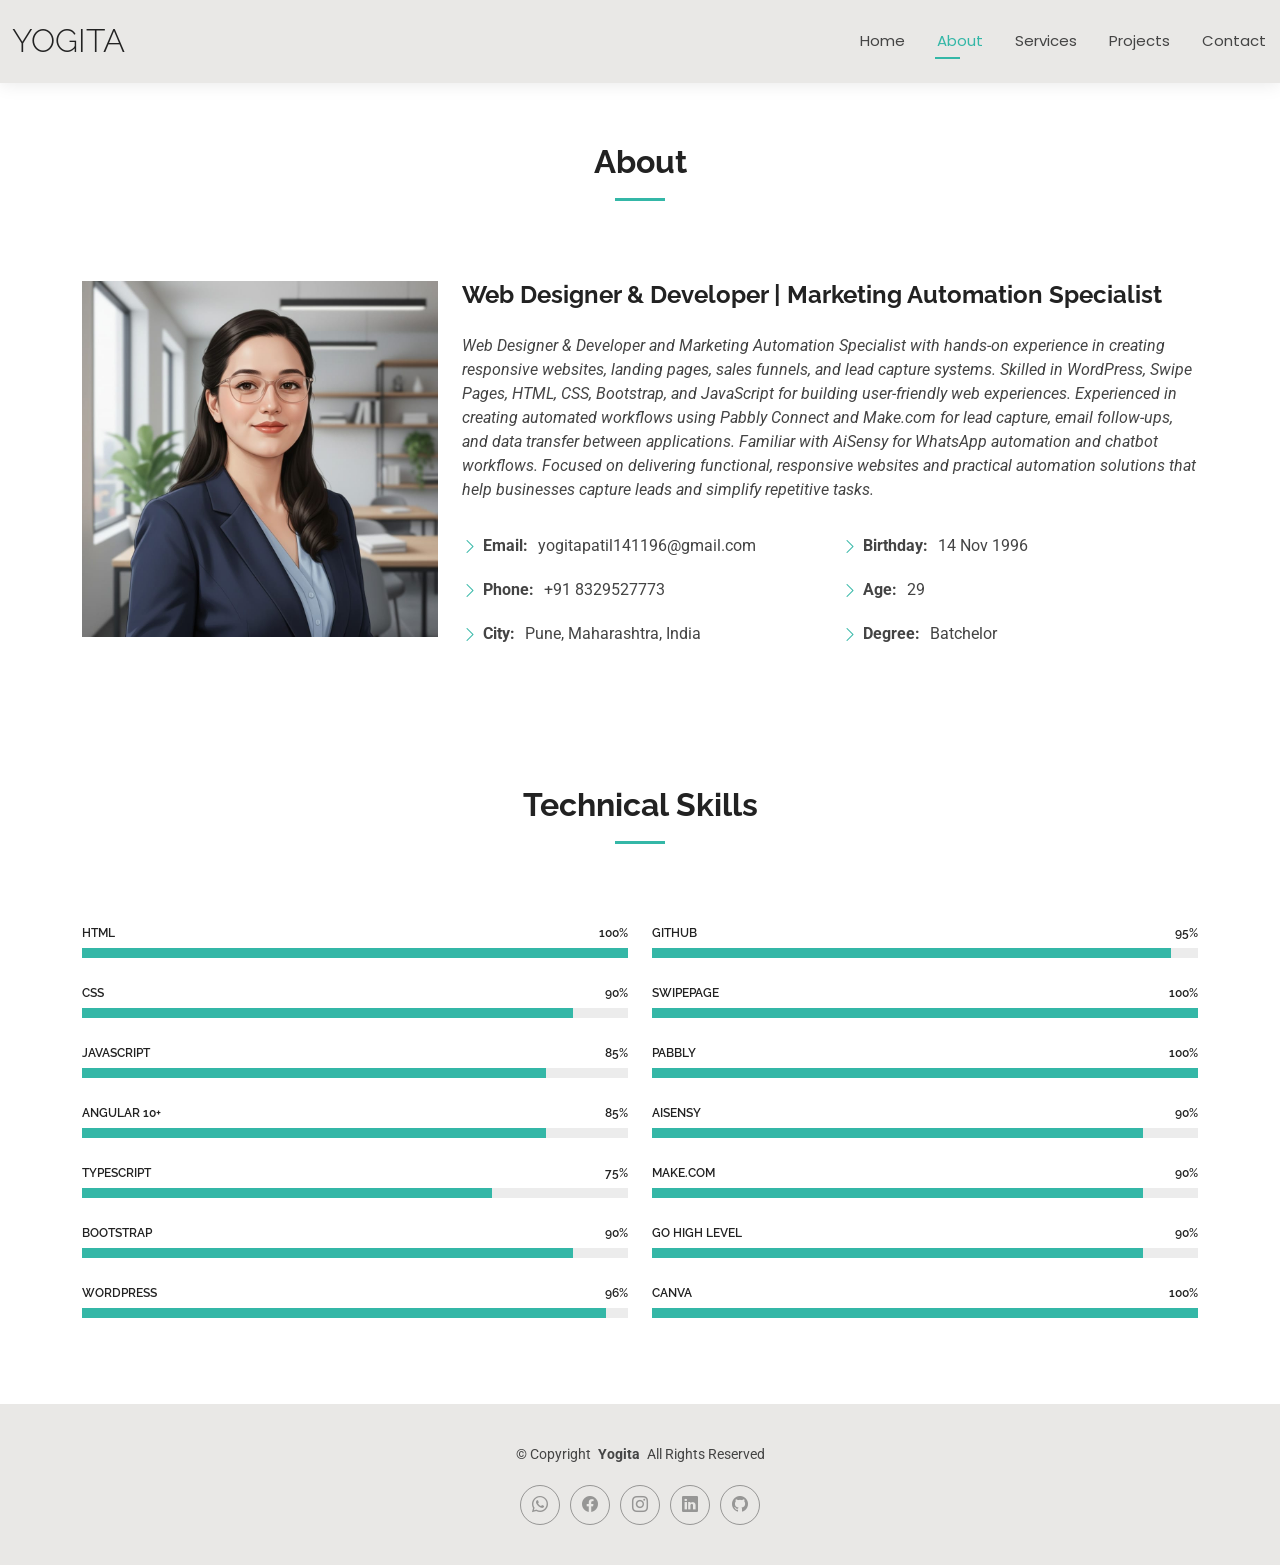
==== about.html @ 22ec6f95 "adding all html files" ====
<!DOCTYPE html>
<html lang="en">

<head>
  <meta charset="utf-8">
  <meta content="width=device-width, initial-scale=1.0" name="viewport">
  <title>About - Yogita Portfolio</title>
  <meta name="description" content="">
  <meta name="keywords" content="">

  <!-- Favicons -->
  <!-- <link href="assets/img/favicon.png" rel="icon">
  <link href="assets/img/apple-touch-icon.png" rel="apple-touch-icon"> -->

  <!-- Fonts -->
  <link href="https://fonts.googleapis.com" rel="preconnect">
  <link href="https://fonts.gstatic.com" rel="preconnect" crossorigin>
  <link href="https://fonts.googleapis.com/css2?family=Roboto:ital,wght@0,100;0,300;0,400;0,500;0,700;0,900;1,100;1,300;1,400;1,500;1,700;1,900&family=Poppins:ital,wght@0,100;0,200;0,300;0,400;0,500;0,600;0,700;0,800;0,900;1,100;1,200;1,300;1,400;1,500;1,600;1,700;1,800;1,900&family=Raleway:ital,wght@0,100;0,200;0,300;0,400;0,500;0,600;0,700;0,800;0,900;1,100;1,200;1,300;1,400;1,500;1,600;1,700;1,800;1,900&display=swap" rel="stylesheet">

  <!-- Vendor CSS Files -->
  <link href="assets/vendor/bootstrap/css/bootstrap.min.css" rel="stylesheet">
  <link href="assets/vendor/bootstrap-icons/bootstrap-icons.css" rel="stylesheet">
  <link href="assets/vendor/aos/aos.css" rel="stylesheet">
  <link href="assets/vendor/swiper/swiper-bundle.min.css" rel="stylesheet">
  <link href="assets/vendor/glightbox/css/glightbox.min.css" rel="stylesheet">

  <!-- Main CSS File -->
  <link href="assets/css/main.css" rel="stylesheet">

  <!-- =======================================================
  * Template Name: Kelly
  * Template URL: https://bootstrapmade.com/kelly-free-bootstrap-cv-resume-html-template/
  * Updated: Aug 07 2024 with Bootstrap v5.3.3
  * Author: BootstrapMade.com
  * License: https://bootstrapmade.com/license/
  ======================================================== -->
</head>

<body class="about-page">

  <header id="header" class="header d-flex align-items-center light-background sticky-top">
    <div class="container-fluid position-relative d-flex align-items-center justify-content-between">

      <a href="index.html" class="logo d-flex align-items-center me-auto me-xl-0">
        <!-- Uncomment the line below if you also wish to use an image logo -->
        <!-- <img src="assets/img/logo.png" alt=""> -->
        <h1 class="sitename">Yogita</h1>
      </a>

       <nav id="navmenu" class="navmenu">
        <ul>
          <li><a href="index.html" >Home</a></li>
          <li><a href="about.html" class="active">About</a></li>
          
          <!-- <li><a href="resume.html" >Resume</a></li> -->
          <li><a href="services.html">Services</a></li>
          <li><a href="Projects.html" >Projects</a></li>
          <li><a href="contact.html">Contact</a></li>
        </ul>
        <i class="mobile-nav-toggle d-xl-none bi bi-list"></i>
      </nav>

      <!-- <div class="header-social-links">
        <a href="https://web.whatsapp.com/send?text=Hi&amp;phone=8600929259" class="twitter"><i class="bi bi-whatsapp"></i></a>
        <a href="https://www.facebook.com/Yogita Patil" class="facebook"><i class="bi bi-facebook"></i></a>
        <a href="http://www.instagram.com/patil.yogita1314" class="instagram"><i class="bi bi-instagram"></i></a>
        <a href="https://www.linkedin.com/sharing/share-offsite/?url={https://www.linkedin.com/in/yogita-patil-bb2335240/}" class="linkedin"><i class="bi bi-linkedin"></i></a>
        <a href="https://github.com/yogita1314" class="linkedin"><i class="bi bi-github"></i></a>
      </div> -->

    </div>
  </header>

  <main class="main">

    <!-- About Section -->
    <section id="about" class="about section">

      <!-- Section Title -->
      <div class="container section-title" data-aos="fade-up">
        <h2>About</h2>
        <!-- <p>A multidisciplinary UI/UX Designer & Web Developer with a passion for creating engaging, entertaining user interphaces. </p> -->
      </div><!-- End Section Title -->

      <div class="container" data-aos="fade-up" data-aos-delay="100">

        <div class="row gy-4 justify-content-center">
          <div class="col-lg-4">
            <img src="portfolio images/yp3.jpeg" class="img-fluid" alt="">
          </div>
          <div class="col-lg-8 content">
            <h2>Web Designer & Developer | Marketing Automation Specialist</h2>
            <p class="fst-italic py-3">
             Web Designer & Developer and Marketing Automation Specialist with hands-on experience in creating responsive websites, landing pages, sales funnels, and lead capture systems. Skilled in WordPress, Swipe Pages, HTML, CSS, Bootstrap, and JavaScript for building user-friendly web experiences.
             
            Experienced in creating automated workflows using Pabbly Connect and Make.com for lead capture, email follow-ups, and data transfer between applications. Familiar with AiSensy for WhatsApp automation and chatbot workflows. Focused on delivering functional, responsive websites and practical automation solutions that help businesses capture leads and simplify repetitive tasks.
            </p>
            <div class="row">
              <div class="col-lg-6">
                <ul>
                  <li><i class="bi bi-chevron-right"></i> <strong>Email:</strong> <span>yogitapatil141196@gmail.com </span></li>
                  <li><i class="bi bi-chevron-right"></i> <strong>Phone:</strong> <span>+91 8329527773</span></li>
                  <li><i class="bi bi-chevron-right"></i> <strong>City:</strong> <span>Pune, Maharashtra, India </span></li>
                </ul>
              </div>
              <div class="col-lg-6">
                <ul>
                  <li><i class="bi bi-chevron-right"></i> <strong>Birthday:</strong> <span>14 Nov 1996</span></li>
                  <li><i class="bi bi-chevron-right"></i> <strong>Age:</strong> <span>29</span></li>
                  <li><i class="bi bi-chevron-right"></i> <strong>Degree:</strong> <span>Batchelor</span></li>
                </ul>
              </div>
            </div>
            <!-- <p class="py-3">
              Officiis eligendi itaque labore et dolorum mollitia officiis optio vero. Quisquam sunt adipisci omnis et ut. Nulla accusantium dolor incidunt officia tempore. Et eius omnis.
              Cupiditate ut dicta maxime officiis quidem quia. Sed et consectetur qui quia repellendus itaque neque.
            </p> -->
          </div>
        </div>

      </div>

    </section><!-- /About Section -->

    <!-- Skills Section -->
    <section id="skills" class="skills section">

      <!-- Section Title -->
      <div class="container section-title" data-aos="fade-up">
        <h2>Technical Skills</h2>
        <!-- <p>Necessitatibus eius consequatur ex aliquid fuga eum quidem sint consectetur velit</p> -->
      </div><!-- End Section Title -->

      <div class="container" data-aos="fade-up" data-aos-delay="100">

        <div class="row skills-content skills-animation">

          <div class="col-lg-6">

            <div class="progress">
              <span class="skill"><span>HTML</span> <i class="val">100%</i></span>
              <div class="progress-bar-wrap">
                <div class="progress-bar" role="progressbar" aria-valuenow="100" aria-valuemin="0" aria-valuemax="100"></div>
              </div>
            </div><!-- End Skills Item -->

            <div class="progress">
              <span class="skill"><span>CSS</span> <i class="val">90%</i></span>
              <div class="progress-bar-wrap">
                <div class="progress-bar" role="progressbar" aria-valuenow="90" aria-valuemin="0" aria-valuemax="100"></div>
              </div>
            </div><!-- End Skills Item -->

            <div class="progress">
              <span class="skill"><span>JavaScript</span> <i class="val">85%</i></span>
              <div class="progress-bar-wrap">
                <div class="progress-bar" role="progressbar" aria-valuenow="85" aria-valuemin="0" aria-valuemax="100"></div>
              </div>
            </div><!-- End Skills Item -->

            <div class="progress">
              <span class="skill"><span>Angular 10+</span> <i class="val">85%</i></span>
              <div class="progress-bar-wrap">
                <div class="progress-bar" role="progressbar" aria-valuenow="85" aria-valuemin="0" aria-valuemax="100"></div>
              </div>
            </div><!-- End Skills Item -->

            <div class="progress">
              <span class="skill"><span>TypeScript</span> <i class="val">75%</i></span>
              <div class="progress-bar-wrap">
                <div class="progress-bar" role="progressbar" aria-valuenow="75" aria-valuemin="0" aria-valuemax="100"></div>
              </div>
            </div><!-- End Skills Item -->

            <div class="progress">
              <span class="skill"><span>Bootstrap</span> <i class="val">90%</i></span>
              <div class="progress-bar-wrap">
                <div class="progress-bar" role="progressbar" aria-valuenow="90" aria-valuemin="0" aria-valuemax="100"></div>
              </div>
            </div><!-- End Skills Item -->

            <div class="progress">
              <span class="skill"><span>WordPress</span> <i class="val">96%</i></span>
              <div class="progress-bar-wrap">
                <div class="progress-bar" role="progressbar" aria-valuenow="96" aria-valuemin="0" aria-valuemax="100"></div>
              </div>
            </div><!-- End Skills Item -->

          </div>

          <div class="col-lg-6">

            <div class="progress">
              <span class="skill"><span>Github</span> <i class="val">95%</i></span>
              <div class="progress-bar-wrap">
                <div class="progress-bar" role="progressbar" aria-valuenow="95" aria-valuemin="0" aria-valuemax="100"></div>
              </div>
            </div><!-- End Skills Item -->

            <div class="progress">
              <span class="skill"><span>Swipepage</span> <i class="val">100%</i></span>
              <div class="progress-bar-wrap">
                <div class="progress-bar" role="progressbar" aria-valuenow="100" aria-valuemin="0" aria-valuemax="100"></div>
              </div>
            </div><!-- End Skills Item -->

            <div class="progress">
              <span class="skill"><span>Pabbly</span> <i class="val">100%</i></span>
              <div class="progress-bar-wrap">
                <div class="progress-bar" role="progressbar" aria-valuenow="100" aria-valuemin="0" aria-valuemax="100"></div>
              </div>
            </div><!-- End Skills Item -->

            <div class="progress">
              <span class="skill"><span>Aisensy</span> <i class="val">90%</i></span>
              <div class="progress-bar-wrap">
                <div class="progress-bar" role="progressbar" aria-valuenow="90" aria-valuemin="0" aria-valuemax="100"></div>
              </div>
            </div><!-- End Skills Item -->

            <div class="progress">
              <span class="skill"><span>Make.com</span> <i class="val">90%</i></span>
              <div class="progress-bar-wrap">
                <div class="progress-bar" role="progressbar" aria-valuenow="90" aria-valuemin="0" aria-valuemax="100"></div>
              </div>
            </div><!-- End Skills Item -->

            <div class="progress">
              <span class="skill"><span>Go High Level</span> <i class="val">90%</i></span>
              <div class="progress-bar-wrap">
                <div class="progress-bar" role="progressbar" aria-valuenow="90" aria-valuemin="0" aria-valuemax="100"></div>
              </div>
            </div><!-- End Skills Item -->


            <div class="progress">
              <span class="skill"><span>Canva</span> <i class="val">100%</i></span>
              <div class="progress-bar-wrap">
                <div class="progress-bar" role="progressbar" aria-valuenow="100" aria-valuemin="0" aria-valuemax="100"></div>
              </div>
            </div><!-- End Skills Item -->

          </div>

        </div>

      </div>

    </section><!-- /Skills Section -->

    <!-- Stats Section -->
    <!-- <section id="stats" class="stats section"> -->

      <!-- Section Title -->
      <!-- <div class="container section-title" data-aos="fade-up">
        <h2>Facts</h2>
        <p>Necessitatibus eius consequatur ex aliquid fuga eum quidem sint consectetur velit</p>
      </div> -->
         <!-- End Section Title -->

      <!-- <div class="container" data-aos="fade-up" data-aos-delay="100">

        <div class="row gy-4">

          <div class="col-lg-3 col-md-6">
            <div class="stats-item text-center w-100 h-100">
              <span data-purecounter-start="0" data-purecounter-end="232" data-purecounter-duration="1" class="purecounter"></span>
              <p>Clients</p>
            </div>
          </div> -->
          <!-- End Stats Item -->

          <!-- <div class="col-lg-3 col-md-6">
            <div class="stats-item text-center w-100 h-100">
              <span data-purecounter-start="0" data-purecounter-end="521" data-purecounter-duration="1" class="purecounter"></span>
              <p>Projects</p>
            </div>
          </div> -->
          <!-- End Stats Item -->

          <!-- <div class="col-lg-3 col-md-6">
            <div class="stats-item text-center w-100 h-100">
              <span data-purecounter-start="0" data-purecounter-end="1453" data-purecounter-duration="1" class="purecounter"></span>
              <p>Hours Of Support</p>
            </div>
          </div> -->
          <!-- End Stats Item -->

          <!-- <div class="col-lg-3 col-md-6">
            <div class="stats-item text-center w-100 h-100">
              <span data-purecounter-start="0" data-purecounter-end="32" data-purecounter-duration="1" class="purecounter"></span>
              <p>Workers</p>
            </div>
          </div> -->
          <!-- End Stats Item -->

        <!-- </div>

      </div>

    </section> -->
    <!-- /Stats Section -->

    <!-- Testimonials Section -->
    <!-- <section id="testimonials" class="testimonials section"> -->

      <!-- Section Title -->
      <!-- <div class="container section-title" data-aos="fade-up">
        <h2>Testimonials</h2>
        <p>Necessitatibus eius consequatur ex aliquid fuga eum quidem sint consectetur velit</p>
      </div> -->
      <!-- End Section Title -->

      <!-- <div class="container" data-aos="fade-up" data-aos-delay="100">

        <div class="swiper init-swiper">
          <script type="application/json" class="swiper-config">
            {
              "loop": true,
              "speed": 600,
              "autoplay": {
                "delay": 5000
              },
              "slidesPerView": "auto",
              "pagination": {
                "el": ".swiper-pagination",
                "type": "bullets",
                "clickable": true
              }
            }
          </script>
          <div class="swiper-wrapper">

            <div class="swiper-slide">
              <div class="testimonial-item">
                <img src="assets/img/testimonials/testimonials-1.jpg" class="testimonial-img" alt="">
                <h3>Saul Goodman</h3>
                <h4>Ceo &amp; Founder</h4>
                <div class="stars">
                  <i class="bi bi-star-fill"></i><i class="bi bi-star-fill"></i><i class="bi bi-star-fill"></i><i class="bi bi-star-fill"></i><i class="bi bi-star-fill"></i>
                </div>
                <p>
                  <i class="bi bi-quote quote-icon-left"></i>
                  <span>Proin iaculis purus consequat sem cure digni ssim donec porttitora entum suscipit rhoncus. Accusantium quam, ultricies eget id, aliquam eget nibh et. Maecen aliquam, risus at semper.</span>
                  <i class="bi bi-quote quote-icon-right"></i>
                </p>
              </div>
            </div> -->
            
            <!-- End testimonial item -->

            <!-- <div class="swiper-slide">
              <div class="testimonial-item">
                <img src="assets/img/testimonials/testimonials-2.jpg" class="testimonial-img" alt="">
                <h3>Sara Wilsson</h3>
                <h4>Designer</h4>
                <div class="stars">
                  <i class="bi bi-star-fill"></i><i class="bi bi-star-fill"></i><i class="bi bi-star-fill"></i><i class="bi bi-star-fill"></i><i class="bi bi-star-fill"></i>
                </div>
                <p>
                  <i class="bi bi-quote quote-icon-left"></i>
                  <span>Export tempor illum tamen malis malis eram quae irure esse labore quem cillum quid cillum eram malis quorum velit fore eram velit sunt aliqua noster fugiat irure amet legam anim culpa.</span>
                  <i class="bi bi-quote quote-icon-right"></i>
                </p>
              </div>
            </div> -->
            <!-- End testimonial item -->

            <!-- <div class="swiper-slide">
              <div class="testimonial-item">
                <img src="assets/img/testimonials/testimonials-3.jpg" class="testimonial-img" alt="">
                <h3>Jena Karlis</h3>
                <h4>Store Owner</h4>
                <div class="stars">
                  <i class="bi bi-star-fill"></i><i class="bi bi-star-fill"></i><i class="bi bi-star-fill"></i><i class="bi bi-star-fill"></i><i class="bi bi-star-fill"></i>
                </div>
                <p>
                  <i class="bi bi-quote quote-icon-left"></i>
                  <span>Enim nisi quem export duis labore cillum quae magna enim sint quorum nulla quem veniam duis minim tempor labore quem eram duis noster aute amet eram fore quis sint minim.</span>
                  <i class="bi bi-quote quote-icon-right"></i>
                </p>
              </div>
            </div> -->
            <!-- End testimonial item -->

            <!-- <div class="swiper-slide">
              <div class="testimonial-item">
                <img src="assets/img/testimonials/testimonials-4.jpg" class="testimonial-img" alt="">
                <h3>Matt Brandon</h3>
                <h4>Freelancer</h4>
                <div class="stars">
                  <i class="bi bi-star-fill"></i><i class="bi bi-star-fill"></i><i class="bi bi-star-fill"></i><i class="bi bi-star-fill"></i><i class="bi bi-star-fill"></i>
                </div>
                <p>
                  <i class="bi bi-quote quote-icon-left"></i>
                  <span>Fugiat enim eram quae cillum dolore dolor amet nulla culpa multos export minim fugiat minim velit minim dolor enim duis veniam ipsum anim magna sunt elit fore quem dolore labore illum veniam.</span>
                  <i class="bi bi-quote quote-icon-right"></i>
                </p>
              </div>
            </div> -->
            <!-- End testimonial item -->

            <!-- <div class="swiper-slide">
              <div class="testimonial-item">
                <img src="assets/img/testimonials/testimonials-5.jpg" class="testimonial-img" alt="">
                <h3>John Larson</h3>
                <h4>Entrepreneur</h4>
                <div class="stars">
                  <i class="bi bi-star-fill"></i><i class="bi bi-star-fill"></i><i class="bi bi-star-fill"></i><i class="bi bi-star-fill"></i><i class="bi bi-star-fill"></i>
                </div>
                <p>
                  <i class="bi bi-quote quote-icon-left"></i>
                  <span>Quis quorum aliqua sint quem legam fore sunt eram irure aliqua veniam tempor noster veniam enim culpa labore duis sunt culpa nulla illum cillum fugiat legam esse veniam culpa fore nisi cillum quid.</span>
                  <i class="bi bi-quote quote-icon-right"></i>
                </p>
              </div>
            </div> -->
            <!-- End testimonial item -->

          <!-- </div>
          <div class="swiper-pagination"></div>
        </div>

      </div>

    </section> -->
    <!-- /Testimonials Section -->

  </main>

  <footer id="footer" class="footer light-background">

    <div class="container">
      <div class="copyright text-center ">
        <p>© <span>Copyright</span> <strong class="px-1 sitename">Yogita</strong> <span>All Rights Reserved<br></span></p>
      </div>
      <div class="social-links d-flex justify-content-center">
        <a href="https://wa.me/918600929259"><i class="bi bi bi-whatsapp"></i></a>
        <a href="https://www.facebook.com/share/1AY1ebTMeJ/"><i class="bi bi-facebook"></i></a>
        <a href="https://www.instagram.com/businessskillsbyyogita/"><i class="bi bi-instagram"></i></a>
        <a href="https://www.linkedin.com/sharing/share-offsite/?url={https://www.linkedin.com/in/yogita-patil-bb2335240/}"><i class="bi bi-linkedin"></i></a>
        <a href="https://github.com/yogita1314"><i class="bi bi-github"></i></a>
      </div> 
    </div>

  </footer>

  <!-- Scroll Top -->
  <a href="#" id="scroll-top" class="scroll-top d-flex align-items-center justify-content-center"><i class="bi bi-arrow-up-short"></i></a>

  <!-- Preloader -->
  <div id="preloader"></div>

  <!-- Vendor JS Files -->
  <script src="assets/vendor/bootstrap/js/bootstrap.bundle.min.js"></script>
  <script src="assets/vendor/php-email-form/validate.js"></script>
  <script src="assets/vendor/aos/aos.js"></script>
  <script src="assets/vendor/waypoints/noframework.waypoints.js"></script>
  <script src="assets/vendor/purecounter/purecounter_vanilla.js"></script>
  <script src="assets/vendor/swiper/swiper-bundle.min.js"></script>
  <script src="assets/vendor/glightbox/js/glightbox.min.js"></script>
  <script src="assets/vendor/imagesloaded/imagesloaded.pkgd.min.js"></script>
  <script src="assets/vendor/isotope-layout/isotope.pkgd.min.js"></script>

  <!-- Main JS File -->
  <script src="assets/js/main.js"></script>

</body>

</html>
---- assets/css/main.css ----
/**
* Template Name: Kelly
* Template URL: https://bootstrapmade.com/kelly-free-bootstrap-cv-resume-html-template/
* Updated: Aug 07 2024 with Bootstrap v5.3.3
* Author: BootstrapMade.com
* License: https://bootstrapmade.com/license/
*/

/*--------------------------------------------------------------
# Font & Color Variables
# Help: https://bootstrapmade.com/color-system/
--------------------------------------------------------------*/
/* Fonts */
:root {
  --default-font: "Roboto",  system-ui, -apple-system, "Segoe UI", Roboto, "Helvetica Neue", Arial, "Noto Sans", "Liberation Sans", sans-serif, "Apple Color Emoji", "Segoe UI Emoji", "Segoe UI Symbol", "Noto Color Emoji";
  --heading-font: "Raleway",  sans-serif;
  --nav-font: "Poppins",  sans-serif;
}

/* Global Colors - The following color variables are used throughout the website. Updating them here will change the color scheme of the entire website */
:root { 
  --background-color: #ffffff; /* Background color for the entire website, including individual sections */
  --default-color: #444444; /* Default color used for the majority of the text content across the entire website */
  --heading-color: #222222; /* Color for headings, subheadings and title throughout the website */
  --accent-color: #34b7a7; /* Accent color that represents your brand on the website. It's used for buttons, links, and other elements that need to stand out */
  --surface-color: #ffffff; /* The surface color is used as a background of boxed elements within sections, such as cards, icon boxes, or other elements that require a visual separation from the global background. */
  --contrast-color: #ffffff; /* Contrast color for text, ensuring readability against backgrounds of accent, heading, or default colors. */
}

/* Nav Menu Colors - The following color variables are used specifically for the navigation menu. They are separate from the global colors to allow for more customization options */
:root {
  --nav-color: #444444;  /* The default color of the main navmenu links */
  --nav-hover-color: #34b7a7; /* Applied to main navmenu links when they are hovered over or active */
  --nav-mobile-background-color: #ffffff; /* Used as the background color for mobile navigation menu */
  --nav-dropdown-background-color: #ffffff; /* Used as the background color for dropdown items that appear when hovering over primary navigation items */
  --nav-dropdown-color: #444444; /* Used for navigation links of the dropdown items in the navigation menu. */
  --nav-dropdown-hover-color: #34b7a7; /* Similar to --nav-hover-color, this color is applied to dropdown navigation links when they are hovered over. */
}

/* Color Presets - These classes override global colors when applied to any section or element, providing reuse of the sam color scheme. */

.light-background {
  --background-color: #e9e8e6;
  --surface-color: #ffffff;
}

.dark-background {
  --background-color: #060606;
  --default-color: #ffffff;
  --heading-color: #ffffff;
  --surface-color: #252525;
  --contrast-color: #ffffff;
}

/* Smooth scroll */
:root {
  scroll-behavior: smooth;
}

/*--------------------------------------------------------------
# General Styling & Shared Classes
--------------------------------------------------------------*/
body {
  color: var(--default-color);
  background-color: var(--background-color);
  font-family: var(--default-font);
}

a {
  color: var(--accent-color);
  text-decoration: none;
  transition: 0.3s;
}

a:hover {
  color: color-mix(in srgb, var(--accent-color), transparent 25%);
  text-decoration: none;
}

h1,
h2,
h3,
h4,
h5,
h6 {
  color: var(--heading-color);
  font-family: var(--heading-font);
}

/* PHP Email Form Messages
------------------------------*/
.php-email-form .error-message {
  display: none;
  background: #df1529;
  color: #ffffff;
  text-align: left;
  padding: 15px;
  margin-bottom: 24px;
  font-weight: 600;
}

.php-email-form .sent-message {
  display: none;
  color: #ffffff;
  background: #059652;
  text-align: center;
  padding: 15px;
  margin-bottom: 24px;
  font-weight: 600;
}

.php-email-form .loading {
  display: none;
  background: var(--surface-color);
  text-align: center;
  padding: 15px;
  margin-bottom: 24px;
}

.php-email-form .loading:before {
  content: "";
  display: inline-block;
  border-radius: 50%;
  width: 24px;
  height: 24px;
  margin: 0 10px -6px 0;
  border: 3px solid var(--accent-color);
  border-top-color: var(--surface-color);
  animation: php-email-form-loading 1s linear infinite;
}

@keyframes php-email-form-loading {
  0% {
    transform: rotate(0deg);
  }

  100% {
    transform: rotate(360deg);
  }
}

/*--------------------------------------------------------------
# Global Header
--------------------------------------------------------------*/
.header {
  color: var(--default-color);
  background-color: var(--background-color);
  padding: 15px 0;
  transition: all 0.5s;
  z-index: 997;
  box-shadow: 0px 0 18px rgba(0, 0, 0, 0.1);
}

.header .logo {
  line-height: 1;
}

.header .logo img {
  max-height: 36px;
  margin-right: 8px;
}

.header .logo h1 {
  font-size: 32px;
  margin: 0;
  font-weight: 300;
  text-transform: uppercase;
  color: var(--heading-color);
}

.header .header-social-links {
  padding-right: 15px;
}

.header .header-social-links a {
  color: color-mix(in srgb, var(--default-color), transparent 40%);
  padding-left: 6px;
  display: inline-block;
  transition: 0.3s;
  font-size: 16px;
}

.header .header-social-links a:hover {
  color: var(--accent-color);
}

.header .header-social-links a i {
  line-height: 0px;
}

@media (max-width: 1200px) {
  .header .logo {
    order: 1;
  }

  .header .header-social-links {
    order: 2;
  }

  .header .navmenu {
    order: 3;
  }
}

/*--------------------------------------------------------------
# Navigation Menu
--------------------------------------------------------------*/
/* Desktop Navigation */
@media (min-width: 1200px) {
  .navmenu {
    padding: 0;
  }

  .navmenu ul {
    margin: 0;
    padding: 0;
    display: flex;
    list-style: none;
    align-items: center;
  }

  .navmenu li {
    position: relative;
  }

  .navmenu>ul>li {
    white-space: nowrap;
    padding: 15px 14px;
  }

  .navmenu>ul>li:last-child {
    padding-right: 0;
  }

  .navmenu a,
  .navmenu a:focus {
    color: var(--nav-color);
    font-size: 15px;
    padding: 0 2px;
    font-family: var(--nav-font);
    font-weight: 400;
    display: flex;
    align-items: center;
    justify-content: space-between;
    white-space: nowrap;
    transition: 0.3s;
    position: relative;
  }

  .navmenu a i,
  .navmenu a:focus i {
    font-size: 12px;
    line-height: 0;
    margin-left: 5px;
    transition: 0.3s;
  }

  .navmenu>ul>li>a:before {
    content: "";
    position: absolute;
    height: 2px;
    bottom: -6px;
    left: 0;
    background-color: var(--nav-hover-color);
    visibility: hidden;
    width: 0px;
    transition: all 0.3s ease-in-out 0s;
  }

  .navmenu a:hover:before,
  .navmenu li:hover>a:before,
  .navmenu .active:before {
    visibility: visible;
    width: 25px;
  }

  .navmenu li:hover>a,
  .navmenu .active,
  .navmenu .active:focus {
    color: var(--nav-hover-color);
  }

  .navmenu .dropdown ul {
    margin: 0;
    padding: 10px 0;
    background: var(--nav-dropdown-background-color);
    display: block;
    position: absolute;
    visibility: hidden;
    left: 14px;
    top: 130%;
    opacity: 0;
    transition: 0.3s;
    border-radius: 4px;
    z-index: 99;
    box-shadow: 0px 0px 30px rgba(0, 0, 0, 0.1);
  }

  .navmenu .dropdown ul li {
    min-width: 200px;
  }

  .navmenu .dropdown ul a {
    padding: 10px 20px;
    font-size: 15px;
    text-transform: none;
    color: var(--nav-dropdown-color);
  }

  .navmenu .dropdown ul a i {
    font-size: 12px;
  }

  .navmenu .dropdown ul a:hover,
  .navmenu .dropdown ul .active:hover,
  .navmenu .dropdown ul li:hover>a {
    color: var(--nav-dropdown-hover-color);
  }

  .navmenu .dropdown:hover>ul {
    opacity: 1;
    top: 100%;
    visibility: visible;
  }

  .navmenu .dropdown .dropdown ul {
    top: 0;
    left: -90%;
    visibility: hidden;
  }

  .navmenu .dropdown .dropdown:hover>ul {
    opacity: 1;
    top: 0;
    left: -100%;
    visibility: visible;
  }
}

/* Mobile Navigation */
@media (max-width: 1199px) {
  .mobile-nav-toggle {
    color: var(--nav-color);
    font-size: 28px;
    line-height: 0;
    margin-right: 10px;
    cursor: pointer;
    transition: color 0.3s;
  }

  .navmenu {
    padding: 0;
    z-index: 9997;
  }

  .navmenu ul {
    display: none;
    list-style: none;
    position: absolute;
    inset: 60px 20px 20px 20px;
    padding: 10px 0;
    margin: 0;
    border-radius: 6px;
    background-color: var(--nav-mobile-background-color);
    border: 1px solid color-mix(in srgb, var(--default-color), transparent 90%);
    box-shadow: none;
    overflow-y: auto;
    transition: 0.3s;
    z-index: 9998;
  }

  .navmenu a,
  .navmenu a:focus {
    color: var(--nav-dropdown-color);
    padding: 10px 20px;
    font-family: var(--nav-font);
    font-size: 17px;
    font-weight: 500;
    display: flex;
    align-items: center;
    justify-content: space-between;
    white-space: nowrap;
    transition: 0.3s;
  }

  .navmenu a i,
  .navmenu a:focus i {
    font-size: 12px;
    line-height: 0;
    margin-left: 5px;
    width: 30px;
    height: 30px;
    display: flex;
    align-items: center;
    justify-content: center;
    border-radius: 50%;
    transition: 0.3s;
    background-color: color-mix(in srgb, var(--accent-color), transparent 90%);
  }

  .navmenu a i:hover,
  .navmenu a:focus i:hover {
    background-color: var(--accent-color);
    color: var(--contrast-color);
  }

  .navmenu a:hover,
  .navmenu .active,
  .navmenu .active:focus {
    color: var(--nav-dropdown-hover-color);
  }

  .navmenu .active i,
  .navmenu .active:focus i {
    background-color: var(--accent-color);
    color: var(--contrast-color);
    transform: rotate(180deg);
  }

  .navmenu .dropdown ul {
    position: static;
    display: none;
    z-index: 99;
    padding: 10px 0;
    margin: 10px 20px;
    background-color: var(--nav-dropdown-background-color);
    transition: all 0.5s ease-in-out;
  }

  .navmenu .dropdown ul ul {
    background-color: rgba(33, 37, 41, 0.1);
  }

  .navmenu .dropdown>.dropdown-active {
    display: block;
    background-color: rgba(33, 37, 41, 0.03);
  }

  .mobile-nav-active {
    overflow: hidden;
  }

  .mobile-nav-active .mobile-nav-toggle {
    color: #fff;
    position: absolute;
    font-size: 32px;
    top: 15px;
    right: 15px;
    margin-right: 0;
    z-index: 9999;
  }

  .mobile-nav-active .navmenu {
    position: fixed;
    overflow: hidden;
    inset: 0;
    background: rgba(33, 37, 41, 0.8);
    transition: 0.3s;
  }

  .mobile-nav-active .navmenu>ul {
    display: block;
  }
}

/*--------------------------------------------------------------
# Global Footer
--------------------------------------------------------------*/
.footer {
  color: var(--default-color);
  background-color: var(--background-color);
  font-size: 14px;
  padding: 40px 0;
  position: relative;
}

.footer .copyright p {
  margin-bottom: 0;
}

.footer .social-links {
  margin-top: 20px;
}

.footer .social-links a {
  display: flex;
  align-items: center;
  justify-content: center;
  width: 40px;
  height: 40px;
  border-radius: 50%;
  border: 1px solid color-mix(in srgb, var(--default-color), transparent 50%);
  font-size: 16px;
  color: color-mix(in srgb, var(--default-color), transparent 50%);
  margin: 0 5px;
  transition: 0.3s;
}

.footer .social-links a:hover {
  color: var(--accent-color);
  border-color: var(--accent-color);
}

.footer .credits {
  margin-top: 10px;
  font-size: 13px;
  text-align: center;
}

/*--------------------------------------------------------------
# Preloader
--------------------------------------------------------------*/
#preloader {
  position: fixed;
  inset: 0;
  z-index: 9999;
  overflow: hidden;
  background-color: var(--background-color);
  transition: all 0.6s ease-out;
  width: 100%;
  height: 100vh;
}

#preloader:before,
#preloader:after {
  content: "";
  position: absolute;
  border: 4px solid var(--accent-color);
  border-radius: 50%;
  animation: animate-preloader 2s cubic-bezier(0, 0.2, 0.8, 1) infinite;
}

#preloader:after {
  animation-delay: -0.5s;
}

@keyframes animate-preloader {
  0% {
    width: 10px;
    height: 10px;
    top: calc(50% - 5px);
    left: calc(50% - 5px);
    opacity: 1;
  }

  100% {
    width: 72px;
    height: 72px;
    top: calc(50% - 36px);
    left: calc(50% - 36px);
    opacity: 0;
  }
}

/*--------------------------------------------------------------
# Scroll Top Button
--------------------------------------------------------------*/
.scroll-top {
  position: fixed;
  visibility: hidden;
  opacity: 0;
  right: 15px;
  bottom: -15px;
  z-index: 99999;
  background-color: var(--accent-color);
  width: 44px;
  height: 44px;
  border-radius: 50px;
  transition: all 0.4s;
}

.scroll-top i {
  font-size: 24px;
  color: var(--contrast-color);
  line-height: 0;
}

.scroll-top:hover {
  background-color: color-mix(in srgb, var(--accent-color), transparent 20%);
  color: var(--contrast-color);
}

.scroll-top.active {
  visibility: visible;
  opacity: 1;
  bottom: 15px;
}

/*--------------------------------------------------------------
# Disable aos animation delay on mobile devices
--------------------------------------------------------------*/
@media screen and (max-width: 768px) {
  [data-aos-delay] {
    transition-delay: 0 !important;
  }
}

/*--------------------------------------------------------------
# Global Page Titles & Breadcrumbs
--------------------------------------------------------------*/
.page-title {
  color: var(--default-color);
  background-color: var(--background-color);
  padding: 25px 0;
  position: relative;
  border-bottom: 1px solid color-mix(in srgb, var(--default-color), transparent 85%);
}

.page-title h1 {
  font-size: 24px;
  font-weight: 400;
}

.page-title .breadcrumbs ol {
  display: flex;
  flex-wrap: wrap;
  list-style: none;
  padding: 0;
  margin: 0;
  font-size: 14px;
  font-weight: 400;
}

.page-title .breadcrumbs ol li+li {
  padding-left: 10px;
}

.page-title .breadcrumbs ol li+li::before {
  content: "/";
  display: inline-block;
  padding-right: 10px;
  color: color-mix(in srgb, var(--default-color), transparent 70%);
}

/*--------------------------------------------------------------
# Global Sections
--------------------------------------------------------------*/
section,
.section {
  color: var(--default-color);
  background-color: var(--background-color);
  padding: 60px 0;
  scroll-margin-top: 100px;
  overflow: clip;
}

@media (max-width: 1199px) {

  section,
  .section {
    scroll-margin-top: 66px;
  }
}

/*--------------------------------------------------------------
# Global Section Titles
--------------------------------------------------------------*/
.section-title {
  text-align: center;
  padding-bottom: 60px;
  position: relative;
}

.section-title h2 {
  font-size: 32px;
  font-weight: 700;
  margin-bottom: 20px;
  padding-bottom: 20px;
  position: relative;
}

.section-title h2:after {
  content: "";
  position: absolute;
  display: block;
  width: 50px;
  height: 3px;
  background: var(--accent-color);
  left: 0;
  right: 0;
  bottom: 0;
  margin: auto;
}

.section-title p {
  margin-bottom: 0;
}

/*--------------------------------------------------------------
# Hero Section
--------------------------------------------------------------*/
.hero {
  width: 100%;
  min-height: calc(100vh - 82px);
  position: relative;
  padding: 80px 0;
  display: flex;
  align-items: top;
  justify-content: center;
}

@media (max-width: 1200px) {
  .hero {
    min-height: calc(100vh - 68px);
  }
}

.hero img {
  position: absolute;
  inset: 0;
  display: block;
  width: 100%;
  height: 100%;
  object-fit: cover;
  z-index: 1;
}

.hero .container {
  position: relative;
  z-index: 3;
}

.hero h2 {
  margin: 0;
  font-size: 48px;
  font-weight: 700;
}

.hero p {
  margin: 10px 0 0 0;
  font-size: 24px;
  color: var(--heading-color);
}

.hero .btn-get-started {
  color: var(--contrast-color);
  background: var(--accent-color);
  font-family: var(--heading-font);
  text-transform: uppercase;
  font-weight: 600;
  font-size: 12px;
  letter-spacing: 1px;
  display: inline-block;
  padding: 12px 40px;
  border-radius: 50px;
  transition: 0.5s;
  margin-top: 30px;
}

.hero .btn-get-started:hover {
  background: color-mix(in srgb, var(--accent-color) 90%, white 20%);
}

@media (max-width: 768px) {
  .hero h2 {
    font-size: 32px;
  }

  .hero p {
    font-size: 18px;
  }
}

/*--------------------------------------------------------------
# About Section
--------------------------------------------------------------*/
.about .content h2 {
  font-weight: 700;
  font-size: 24px;
}

.about .content ul {
  list-style: none;
  padding: 0;
}

.about .content ul li {
  margin-bottom: 20px;
  display: flex;
  align-items: center;
}

.about .content ul strong {
  margin-right: 10px;
}

.about .content ul i {
  font-size: 16px;
  margin-right: 5px;
  color: var(--accent-color);
  line-height: 0;
}

/*--------------------------------------------------------------
# Skills Section
--------------------------------------------------------------*/
.skills .progress {
  height: 60px;
  display: block;
  background: none;
  border-radius: 0;
}

.skills .progress .skill {
  color: var(--heading-color);
  padding: 0;
  margin: 0 0 6px 0;
  text-transform: uppercase;
  display: block;
  font-weight: 600;
  font-family: var(--heading-font);
}

.skills .progress .skill .val {
  float: right;
  font-style: normal;
}

.skills .progress-bar-wrap {
  background: color-mix(in srgb, var(--default-color), transparent 90%);
  height: 10px;
}

.skills .progress-bar {
  width: 1px;
  height: 10px;
  transition: 0.9s;
  background-color: var(--accent-color);
}

/*--------------------------------------------------------------
# Stats Section
--------------------------------------------------------------*/
.stats .stats-item {
  padding: 30px;
  width: 100%;
}

.stats .stats-item span {
  color: var(--heading-color);
  font-size: 48px;
  display: block;
  font-weight: 700;
  margin-bottom: 20px;
  padding-bottom: 20px;
  position: relative;
}

.stats .stats-item span:after {
  content: "";
  position: absolute;
  display: block;
  width: 25px;
  height: 3px;
  background: var(--accent-color);
  left: 0;
  right: 0;
  bottom: 0;
  margin: auto;
}

.stats .stats-item p {
  color: color-mix(in srgb, var(--default-color), transparent 40%);
  padding: 0;
  margin: 0;
  font-family: var(--heading-font);
  font-weight: 500;
}

/*--------------------------------------------------------------
# Testimonials Section
--------------------------------------------------------------*/
.testimonials .section-header {
  margin-bottom: 40px;
}

.testimonials .testimonials-carousel,
.testimonials .testimonials-slider {
  overflow: hidden;
}

.testimonials .testimonial-item {
  text-align: center;
}

.testimonials .testimonial-item .testimonial-img {
  width: 120px;
  border-radius: 50%;
  border: 4px solid var(--background-color);
  margin: 0 auto;
}

.testimonials .testimonial-item h3 {
  font-size: 20px;
  font-weight: bold;
  margin: 10px 0 5px 0;
}

.testimonials .testimonial-item h4 {
  font-size: 14px;
  color: color-mix(in srgb, var(--default-color), transparent 40%);
  margin: 0 0 15px 0;
}

.testimonials .testimonial-item .stars {
  margin-bottom: 15px;
}

.testimonials .testimonial-item .stars i {
  color: #ffc107;
  margin: 0 1px;
}

.testimonials .testimonial-item .quote-icon-left,
.testimonials .testimonial-item .quote-icon-right {
  color: color-mix(in srgb, var(--accent-color), transparent 50%);
  font-size: 26px;
  line-height: 0;
}

.testimonials .testimonial-item .quote-icon-left {
  display: inline-block;
  left: -5px;
  position: relative;
}

.testimonials .testimonial-item .quote-icon-right {
  display: inline-block;
  right: -5px;
  position: relative;
  top: 10px;
  transform: scale(-1, -1);
}

.testimonials .testimonial-item p {
  font-style: italic;
  margin: 0 auto 15px auto;
}

.testimonials .swiper-wrapper {
  height: auto;
}

.testimonials .swiper-pagination {
  margin-top: 20px;
  position: relative;
}

.testimonials .swiper-pagination .swiper-pagination-bullet {
  width: 12px;
  height: 12px;
  opacity: 1;
  background-color: color-mix(in srgb, var(--default-color), transparent 85%);
}

.testimonials .swiper-pagination .swiper-pagination-bullet-active {
  background-color: var(--accent-color);
}

@media (min-width: 992px) {
  .testimonials .testimonial-item p {
    width: 80%;
  }
}

/*--------------------------------------------------------------
# Resume Section
--------------------------------------------------------------*/
.resume .resume-title {
  color: var(--heading-color);
  font-size: 26px;
  font-weight: 700;
  margin-top: 20px;
  margin-bottom: 20px;
}

.resume .resume-item {
  padding: 0 0 20px 20px;
  margin-top: -2px;
  border-left: 2px solid var(--accent-color);
  position: relative;
}

.resume .resume-item h4 {
  line-height: 18px;
  font-size: 18px;
  font-weight: 600;
  text-transform: uppercase;
  color: color-mix(in srgb, var(--default-color), transparent 20%);
  margin-bottom: 10px;
}

.resume .resume-item h5 {
  font-size: 16px;
  padding: 5px 15px;
  display: inline-block;
  font-weight: 600;
  margin-bottom: 10px;
}

.resume .resume-item ul {
  padding-left: 20px;
}

.resume .resume-item ul li {
  padding-bottom: 10px;
}

.resume .resume-item:last-child {
  padding-bottom: 0;
}

.resume .resume-item::before {
  content: "";
  position: absolute;
  width: 16px;
  height: 16px;
  border-radius: 50px;
  left: -9px;
  top: 0;
  background: var(--background-color);
  border: 2px solid var(--accent-color);
}

/*--------------------------------------------------------------
# Services Section
--------------------------------------------------------------*/
.services .service-item {
  background-color: var(--surface-color);
  box-shadow: 0px 5px 90px 0px rgba(0, 0, 0, 0.1);
  height: 100%;
  padding: 60px 30px;
  text-align: center;
  transition: 0.3s;
  border-radius: 5px;
}

.services .service-item .icon {
  margin: 0 auto;
  width: 100px;
  height: 100px;
  display: flex;
  align-items: center;
  justify-content: center;
  transition: ease-in-out 0.3s;
  position: relative;
}

.services .service-item .icon i {
  font-size: 36px;
  transition: 0.5s;
  position: relative;
}

.services .service-item .icon svg {
  position: absolute;
  top: 0;
  left: 0;
}

.services .service-item .icon svg path {
  transition: 0.5s;
  fill: color-mix(in srgb, var(--default-color), transparent 95%);
}

.services .service-item h3 {
  font-weight: 700;
  margin: 10px 0 15px 0;
  font-size: 22px;
}

.services .service-item p {
  line-height: 24px;
  font-size: 14px;
  margin-bottom: 0;
}

.services .service-item:hover {
  box-shadow: 0px 5px 35px 0px rgba(0, 0, 0, 0.1);
}

.services .service-item.item-cyan i {
  color: #0dcaf0;
}

.services .service-item.item-cyan:hover .icon i {
  color: #fff;
}

.services .service-item.item-cyan:hover .icon path {
  fill: #0dcaf0;
}

.services .service-item.item-orange i {
  color: #fd7e14;
}

.services .service-item.item-orange:hover .icon i {
  color: #fff;
}

.services .service-item.item-orange:hover .icon path {
  fill: #fd7e14;
}

.services .service-item.item-teal i {
  color: #20c997;
}

.services .service-item.item-teal:hover .icon i {
  color: #fff;
}

.services .service-item.item-teal:hover .icon path {
  fill: #20c997;
}

.services .service-item.item-red i {
  color: #df1529;
}

.services .service-item.item-red:hover .icon i {
  color: #fff;
}

.services .service-item.item-red:hover .icon path {
  fill: #df1529;
}

.services .service-item.item-indigo i {
  color: #6610f2;
}

.services .service-item.item-indigo:hover .icon i {
  color: #fff;
}

.services .service-item.item-indigo:hover .icon path {
  fill: #6610f2;
}

.services .service-item.item-pink i {
  color: #f3268c;
}

.services .service-item.item-pink:hover .icon i {
  color: #fff;
}

.services .service-item.item-pink:hover .icon path {
  fill: #f3268c;
}

/*--------------------------------------------------------------
# Portfolio Section
--------------------------------------------------------------*/
.portfolio .portfolio-filters {
  padding: 0;
  margin: 0 auto 20px auto;
  list-style: none;
  text-align: center;
}

.portfolio .portfolio-filters li {
  cursor: pointer;
  display: inline-block;
  padding: 8px 20px 10px 20px;
  margin: 0;
  font-size: 15px;
  font-weight: 500;
  line-height: 1;
  margin-bottom: 5px;
  border-radius: 50px;
  transition: all 0.3s ease-in-out;
  font-family: var(--heading-font);
}

.portfolio .portfolio-filters li:hover,
.portfolio .portfolio-filters li.filter-active {
  color: var(--contrast-color);
  background-color: var(--accent-color);
}

.portfolio .portfolio-filters li:first-child {
  margin-left: 0;
}

.portfolio .portfolio-filters li:last-child {
  margin-right: 0;
}

@media (max-width: 575px) {
  .portfolio .portfolio-filters li {
    font-size: 14px;
    margin: 0 0 10px 0;
  }
}

.portfolio .portfolio-item {
  position: relative;
  overflow: hidden;
}

.portfolio-item video{
width:100%;
height:225px;
object-fit:cover;
}

.portfolio .portfolio-item .portfolio-info {
  opacity: 0;
  position: absolute;
  left: 12px;
  right: 12px;
  bottom: -100%;
  z-index: 3;
  transition: all ease-in-out 0.5s;
  background: color-mix(in srgb, var(--surface-color), transparent 10%);
  padding: 15px;
}

.portfolio .portfolio-item .portfolio-info h4 {
  font-size: 18px;
  font-weight: 600;
  padding-right: 50px;
}

.portfolio .portfolio-item .portfolio-info p {
  color: color-mix(in srgb, var(--default-color), transparent 30%);
  font-size: 14px;
  margin-bottom: 0;
  padding-right: 50px;
}

.portfolio .portfolio-item .portfolio-info .preview-link,
.portfolio .portfolio-item .portfolio-info .details-link {
  position: absolute;
  right: 50px;
  font-size: 24px;
  top: calc(50% - 14px);
  color: color-mix(in srgb, var(--default-color), transparent 30%);
  transition: 0.3s;
  line-height: 0;
}

.portfolio .portfolio-item .portfolio-info .preview-link:hover,
.portfolio .portfolio-item .portfolio-info .details-link:hover {
  color: var(--accent-color);
}

.portfolio .portfolio-item .portfolio-info .details-link {
  right: 14px;
  font-size: 28px;
}

.portfolio .portfolio-item:hover .portfolio-info {
  opacity: 1;
  bottom: 0;
}

/*--------------------------------------------------------------
# Portfolio Details Section
--------------------------------------------------------------*/
.portfolio-details .portfolio-details-slider img {
  width: 100%;
}

.portfolio-details .portfolio-details-slider .swiper-pagination {
  margin-top: 20px;
  position: relative;
}

.portfolio-details .portfolio-details-slider .swiper-pagination .swiper-pagination-bullet {
  width: 12px;
  height: 12px;
  background-color: color-mix(in srgb, var(--default-color), transparent 85%);
  opacity: 1;
}

.portfolio-details .portfolio-details-slider .swiper-pagination .swiper-pagination-bullet-active {
  background-color: var(--accent-color);
}

.portfolio-details .portfolio-info {
  background-color: var(--surface-color);
  padding: 30px;
  box-shadow: 0px 0 30px rgba(0, 0, 0, 0.1);
}

.portfolio-details .portfolio-info h3 {
  font-size: 22px;
  font-weight: 700;
  margin-bottom: 20px;
  padding-bottom: 20px;
  border-bottom: 1px solid color-mix(in srgb, var(--default-color), transparent 85%);
}

.portfolio-details .portfolio-info ul {
  list-style: none;
  padding: 0;
  font-size: 15px;
}

.portfolio-details .portfolio-info ul li+li {
  margin-top: 10px;
}

.portfolio-details .portfolio-description {
  padding-top: 30px;
}

.portfolio-details .portfolio-description h2 {
  font-size: 26px;
  font-weight: 700;
  margin-bottom: 20px;
}

.portfolio-details .portfolio-description p {
  padding: 0;
  color: color-mix(in srgb, var(--default-color), transparent 30%);
}

/*--------------------------------------------------------------
# Contact Section
--------------------------------------------------------------*/
.contact .info-wrap {
  background-color: var(--surface-color);
  box-shadow: 0px 0px 20px rgba(0, 0, 0, 0.1);
  padding: 30px;
}

@media (max-width: 575px) {
  .contact .info-wrap {
    padding: 20px;
  }
}

.contact .info-item {
  margin-bottom: 40px;
}

.contact .info-item i {
  font-size: 20px;
  color: var(--accent-color);
  background: color-mix(in srgb, var(--accent-color), transparent 92%);
  width: 44px;
  height: 44px;
  display: flex;
  justify-content: center;
  align-items: center;
  border-radius: 50px;
  transition: all 0.3s ease-in-out;
  margin-right: 15px;
}

.contact .info-item h3 {
  padding: 0;
  font-size: 18px;
  font-weight: 700;
  margin-bottom: 5px;
}

.contact .info-item p {
  padding: 0;
  margin-bottom: 0;
  font-size: 14px;
}

.contact .info-item:hover i {
  background: var(--accent-color);
  color: var(--contrast-color);
}

.contact .php-email-form {
  background-color: var(--surface-color);
  height: 100%;
  padding: 30px;
  box-shadow: 0px 0px 20px rgba(0, 0, 0, 0.1);
}

@media (max-width: 575px) {
  .contact .php-email-form {
    padding: 20px;
  }
}

.contact .php-email-form input[type=text],
.contact .php-email-form input[type=email],
.contact .php-email-form textarea {
  font-size: 14px;
  padding: 10px 15px;
  box-shadow: none;
  border-radius: 0;
  color: var(--default-color);
  background-color: var(--surface-color);
  border-color: color-mix(in srgb, var(--default-color), transparent 80%);
}

.contact .php-email-form input[type=text]:focus,
.contact .php-email-form input[type=email]:focus,
.contact .php-email-form textarea:focus {
  border-color: var(--accent-color);
}

.contact .php-email-form input[type=text]::placeholder,
.contact .php-email-form input[type=email]::placeholder,
.contact .php-email-form textarea::placeholder {
  color: color-mix(in srgb, var(--default-color), transparent 70%);
}

.contact .php-email-form button[type=submit] {
  color: var(--contrast-color);
  background: var(--accent-color);
  border: 0;
  padding: 10px 30px;
  transition: 0.4s;
  border-radius: 50px;
}

.contact .php-email-form button[type=submit]:hover {
  background: color-mix(in srgb, var(--accent-color), transparent 25%);
}

/*--------------------------------------------------------------
# Starter Section Section
--------------------------------------------------------------*/
.starter-section {
  /* Add your styles here */
}
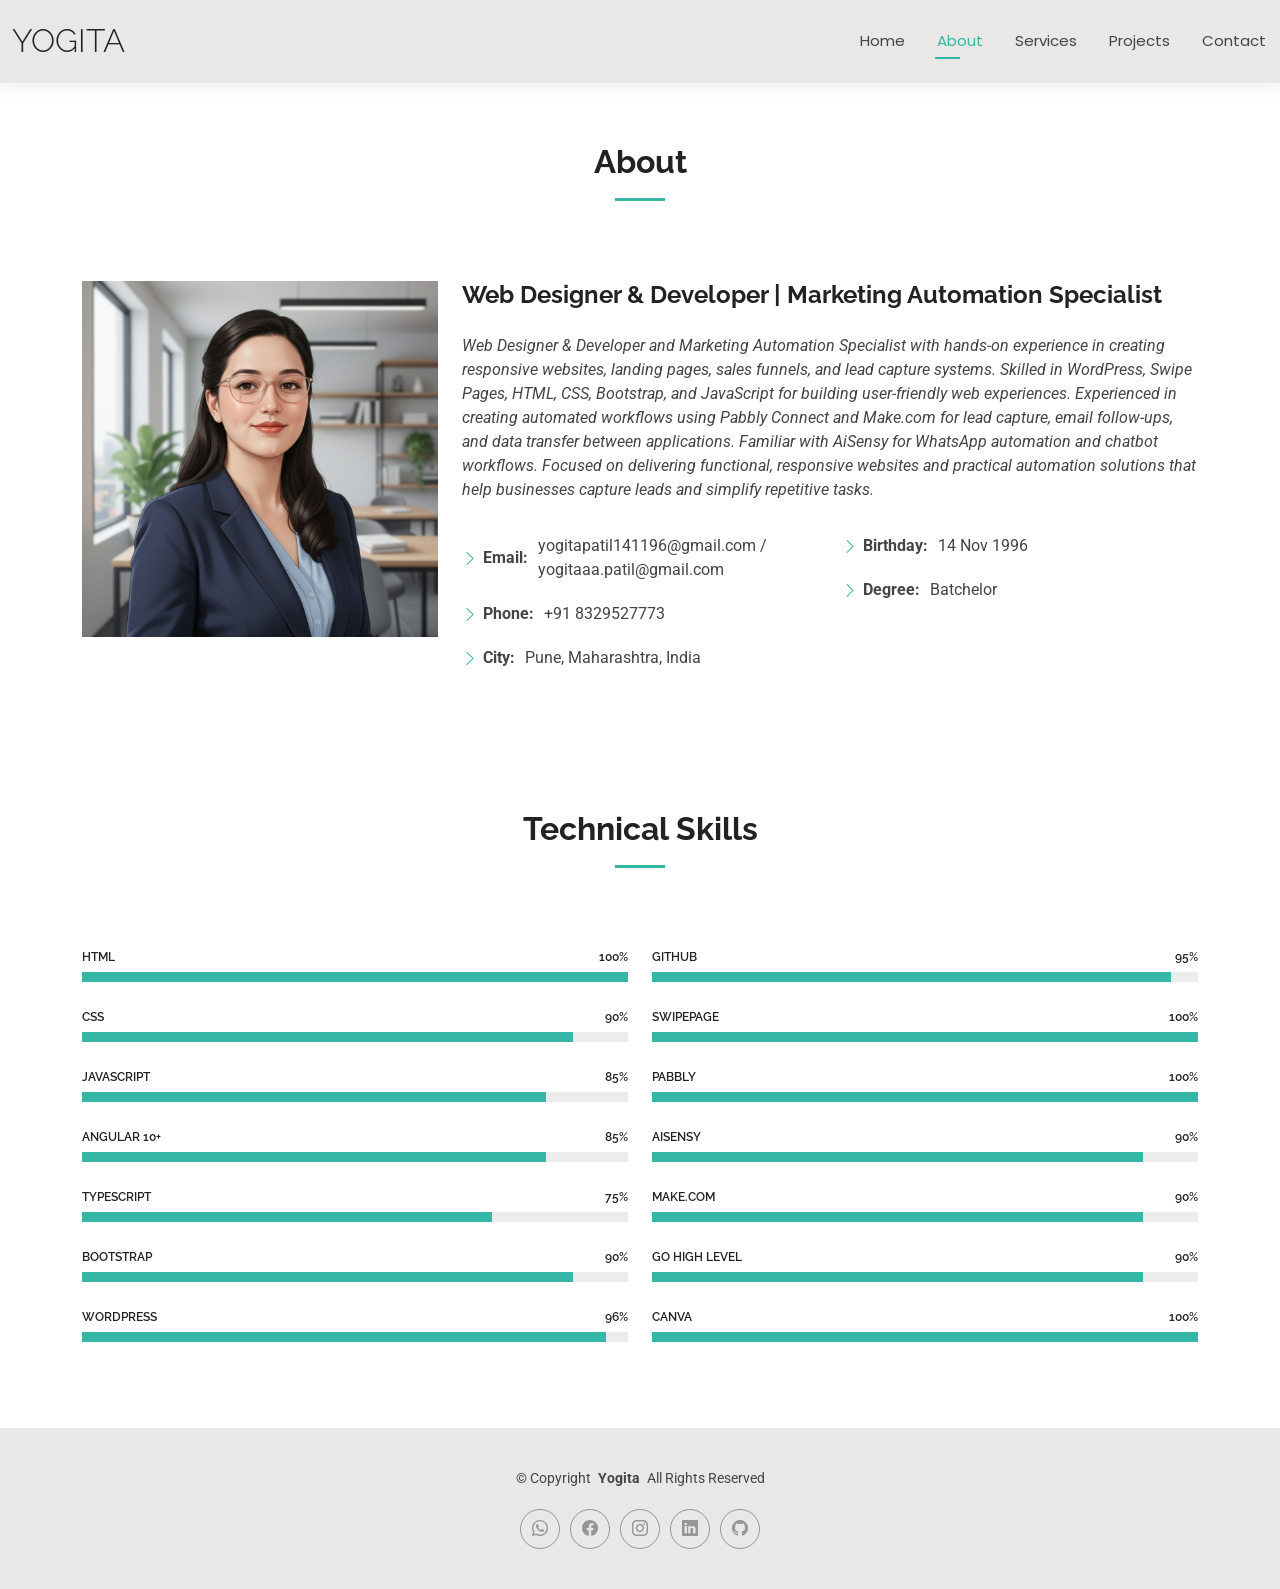
==== commit 2900962f: "Update about.html" ====
--- a/about.html
+++ b/about.html
@@ -98,7 +98,8 @@
             <div class="row">
               <div class="col-lg-6">
                 <ul>
-                  <li><i class="bi bi-chevron-right"></i> <strong>Email:</strong> <span>yogitapatil141196@gmail.com </span></li>
+                  <li><i class="bi bi-chevron-right"></i> <strong>Email:</strong> <span>yogitapatil141196@gmail.com / yogitaaa.patil@gmail.com
+ </span></li>
                   <li><i class="bi bi-chevron-right"></i> <strong>Phone:</strong> <span>+91 8329527773</span></li>
                   <li><i class="bi bi-chevron-right"></i> <strong>City:</strong> <span>Pune, Maharashtra, India </span></li>
                 </ul>
@@ -106,7 +107,7 @@
               <div class="col-lg-6">
                 <ul>
                   <li><i class="bi bi-chevron-right"></i> <strong>Birthday:</strong> <span>14 Nov 1996</span></li>
-                  <li><i class="bi bi-chevron-right"></i> <strong>Age:</strong> <span>29</span></li>
+                  <!-- <li><i class="bi bi-chevron-right"></i> <strong>Age:</strong> <span>29</span></li> -->
                   <li><i class="bi bi-chevron-right"></i> <strong>Degree:</strong> <span>Batchelor</span></li>
                 </ul>
               </div>
@@ -436,8 +437,8 @@
       </div>
       <div class="social-links d-flex justify-content-center">
         <a href="https://wa.me/918600929259"><i class="bi bi bi-whatsapp"></i></a>
-        <a href="https://www.facebook.com/share/1AY1ebTMeJ/"><i class="bi bi-facebook"></i></a>
-        <a href="https://www.instagram.com/businessskillsbyyogita/"><i class="bi bi-instagram"></i></a>
+        <a href="https://www.facebook.com/DigitalSkillsBy.Yogita/directory_names"><i class="bi bi-facebook"></i></a>
+        <a href="https://www.instagram.com/yogitadigitalatelier/"><i class="bi bi-instagram"></i></a>
         <a href="https://www.linkedin.com/sharing/share-offsite/?url={https://www.linkedin.com/in/yogita-patil-bb2335240/}"><i class="bi bi-linkedin"></i></a>
         <a href="https://github.com/yogita1314"><i class="bi bi-github"></i></a>
       </div> 
@@ -467,4 +468,4 @@
 
 </body>
 
-</html>+</html>
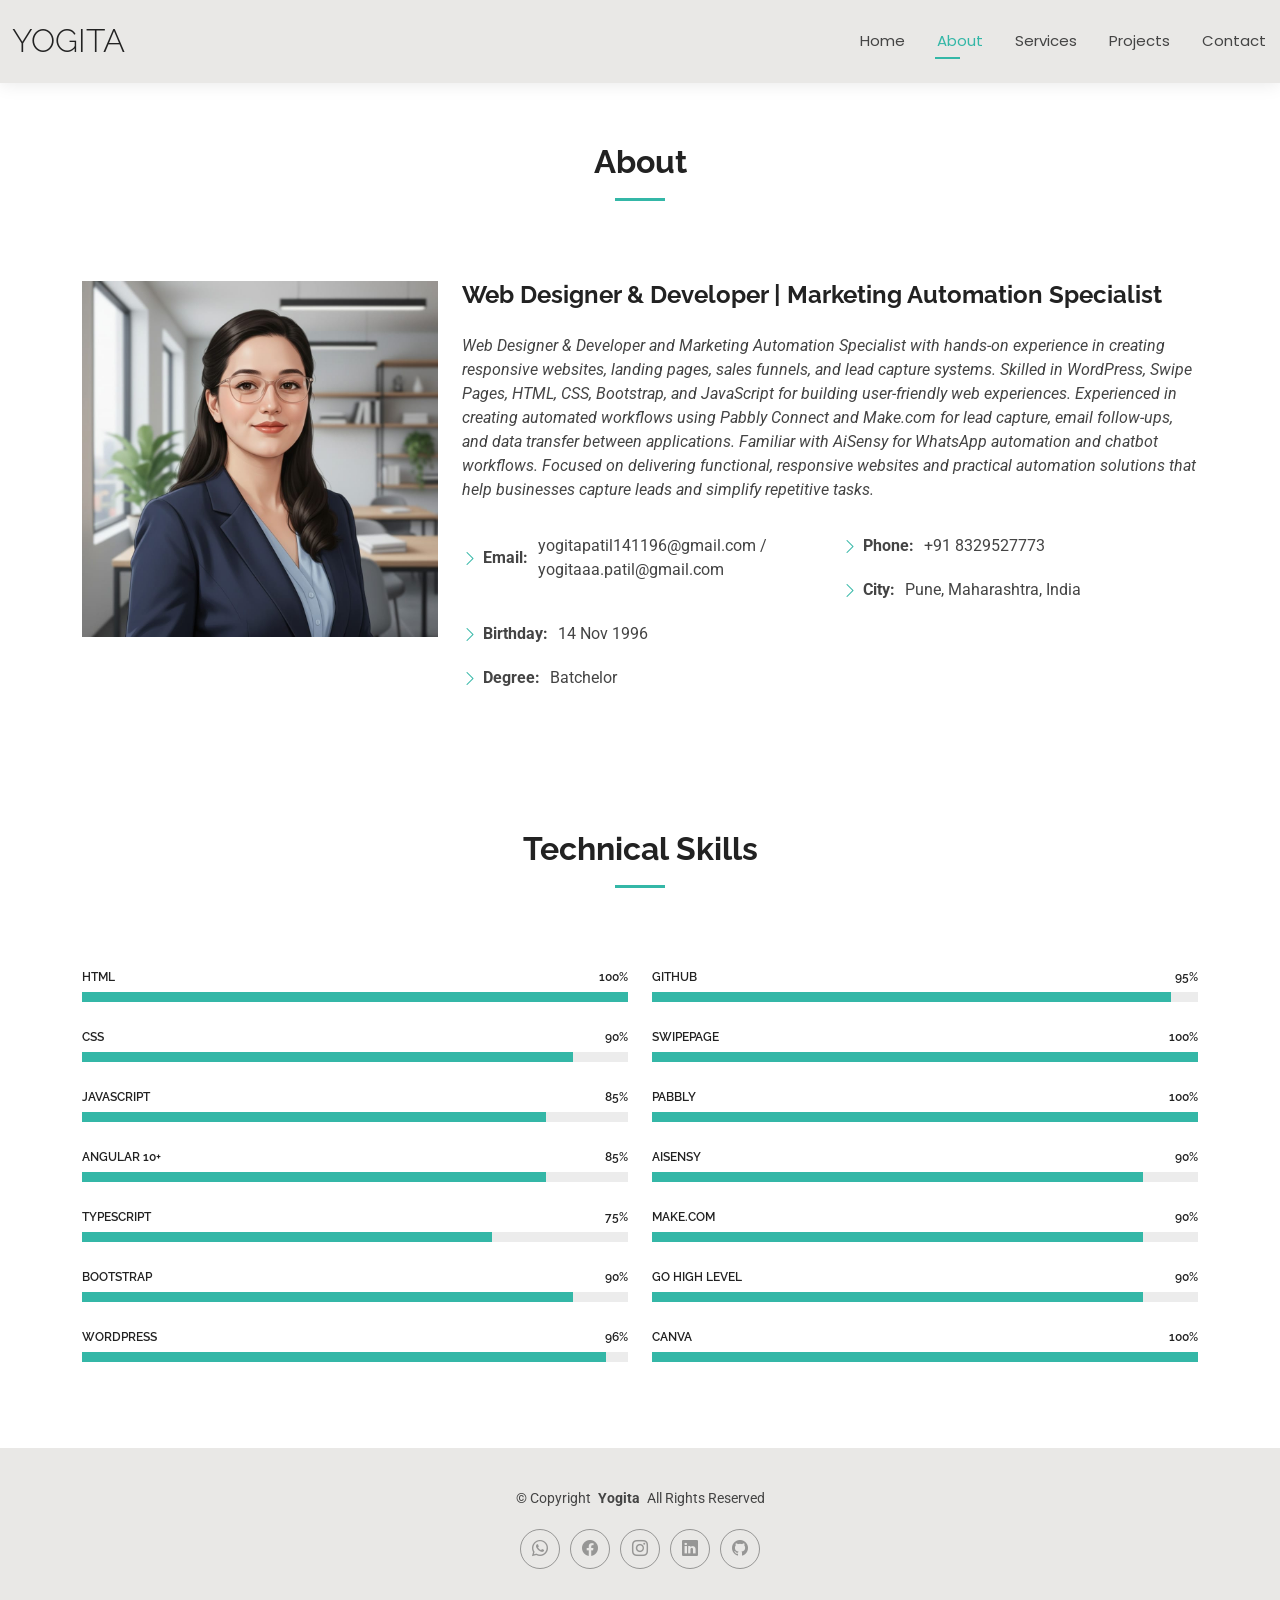
==== commit d6d9e0d4: "Update about.html" ====
--- a/about.html
+++ b/about.html
@@ -100,6 +100,10 @@
                 <ul>
                   <li><i class="bi bi-chevron-right"></i> <strong>Email:</strong> <span>yogitapatil141196@gmail.com / yogitaaa.patil@gmail.com
  </span></li>
+                </ul>
+              </div>
+              <div class="col-lg-6">
+                <ul>
                   <li><i class="bi bi-chevron-right"></i> <strong>Phone:</strong> <span>+91 8329527773</span></li>
                   <li><i class="bi bi-chevron-right"></i> <strong>City:</strong> <span>Pune, Maharashtra, India </span></li>
                 </ul>
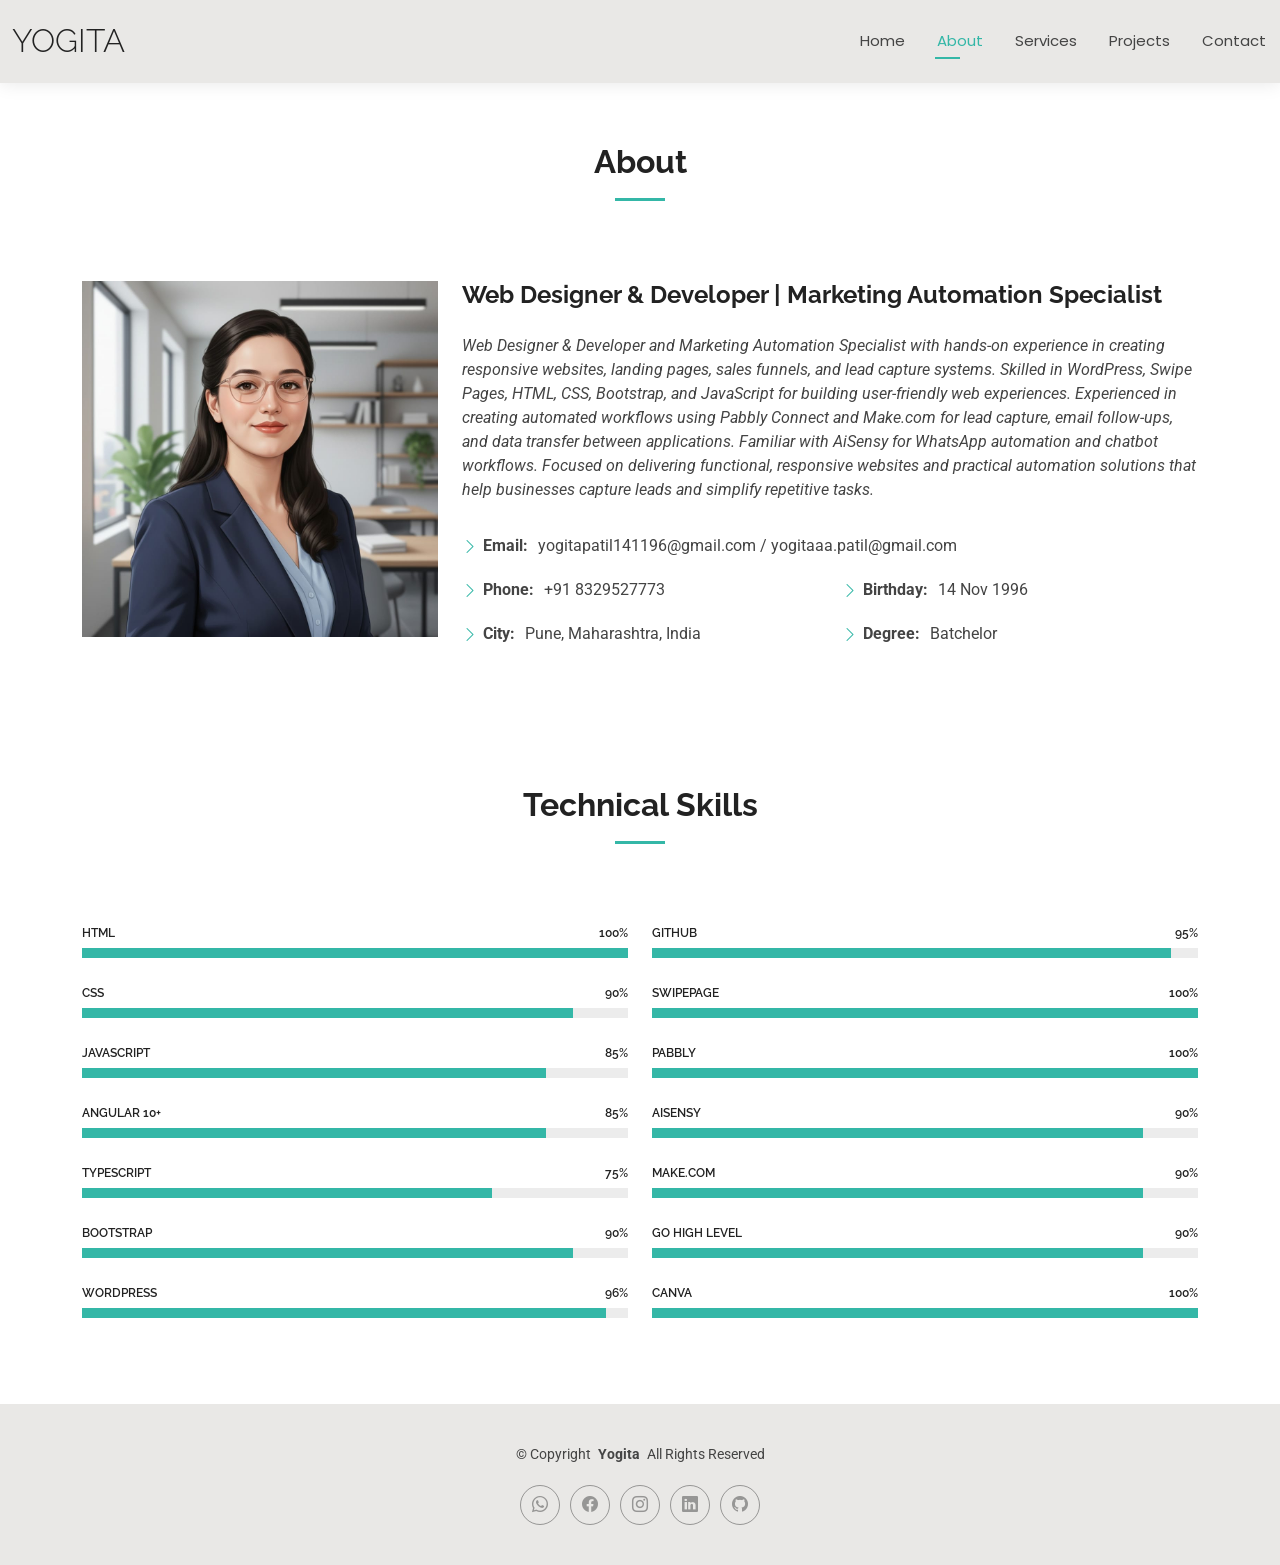
==== commit e6f37089: "Update about.html" ====
--- a/about.html
+++ b/about.html
@@ -95,13 +95,13 @@
              
             Experienced in creating automated workflows using Pabbly Connect and Make.com for lead capture, email follow-ups, and data transfer between applications. Familiar with AiSensy for WhatsApp automation and chatbot workflows. Focused on delivering functional, responsive websites and practical automation solutions that help businesses capture leads and simplify repetitive tasks.
             </p>
-            <div class="row">
-              <div class="col-lg-6">
+            <div class="row"><div class="col-lg-12">
                 <ul>
                   <li><i class="bi bi-chevron-right"></i> <strong>Email:</strong> <span>yogitapatil141196@gmail.com / yogitaaa.patil@gmail.com
  </span></li>
                 </ul>
-              </div>
+              </div></div>
+            <div class="row">
               <div class="col-lg-6">
                 <ul>
                   <li><i class="bi bi-chevron-right"></i> <strong>Phone:</strong> <span>+91 8329527773</span></li>
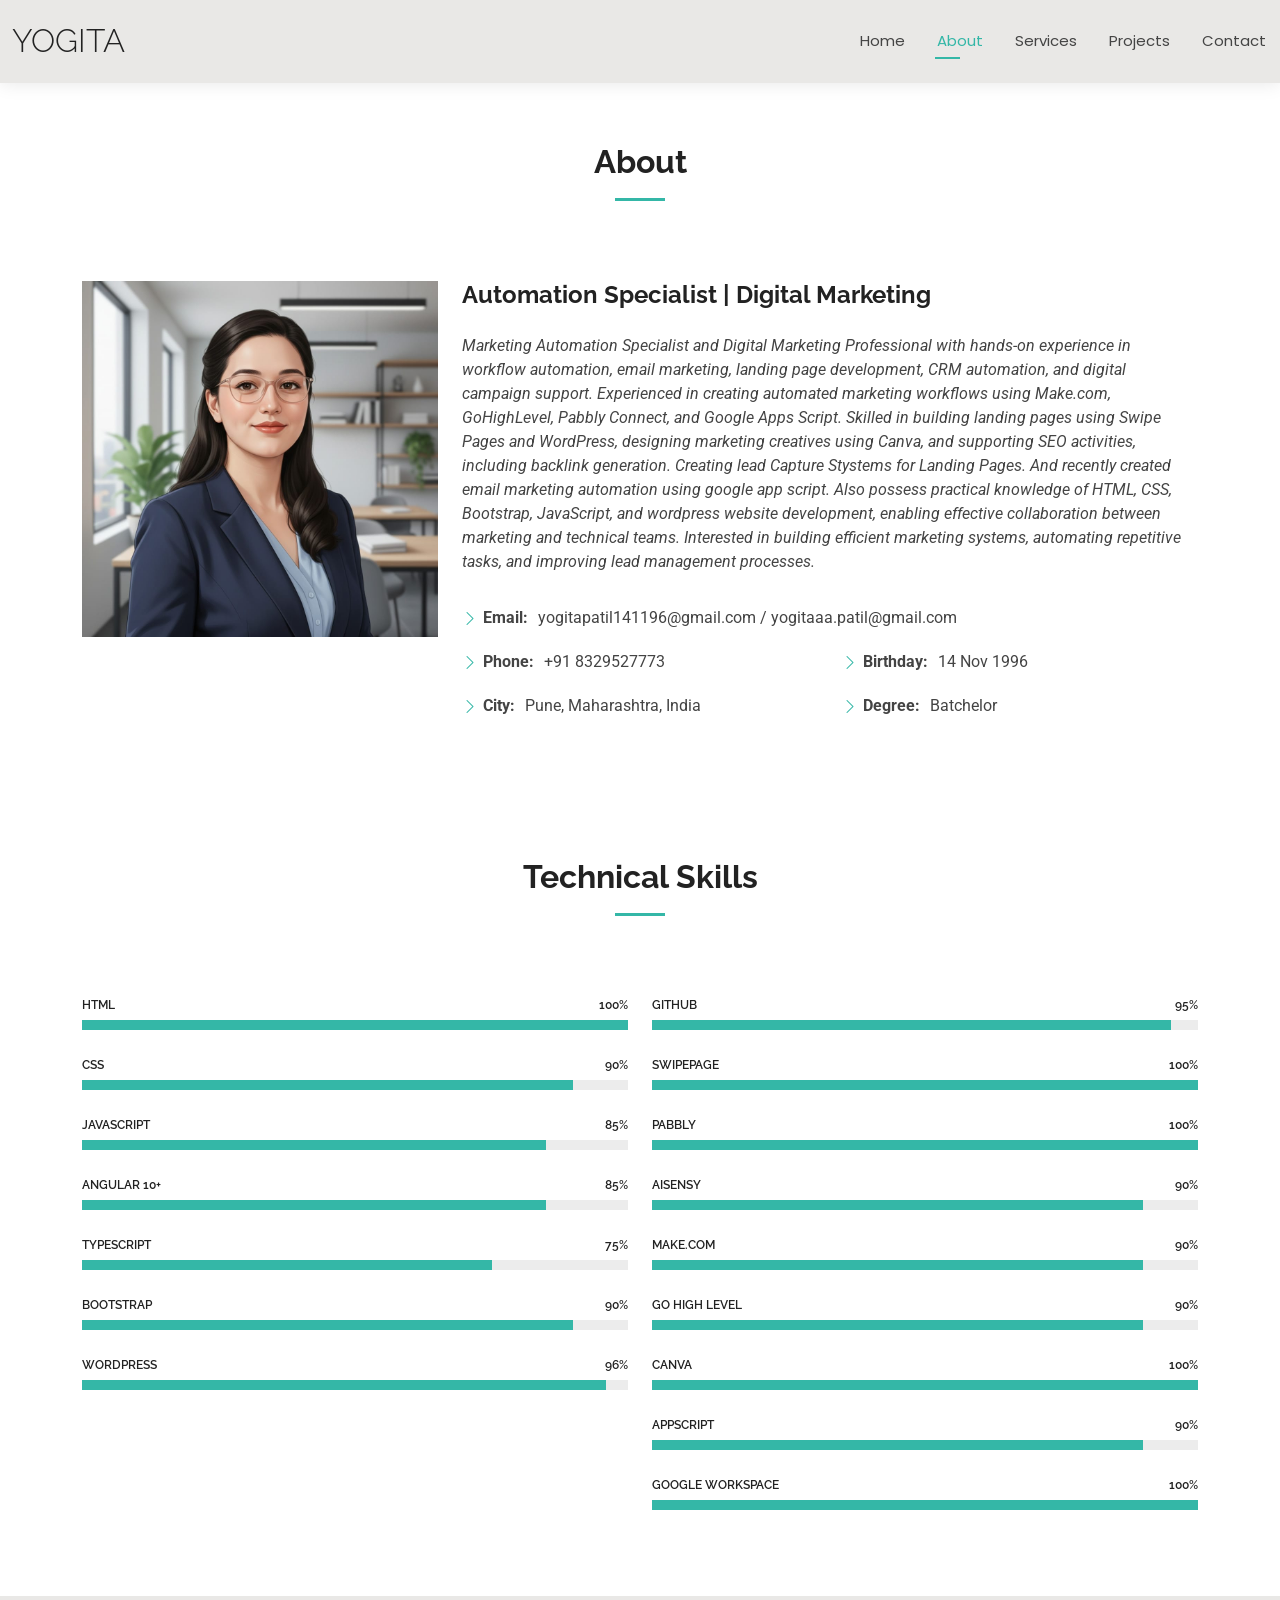
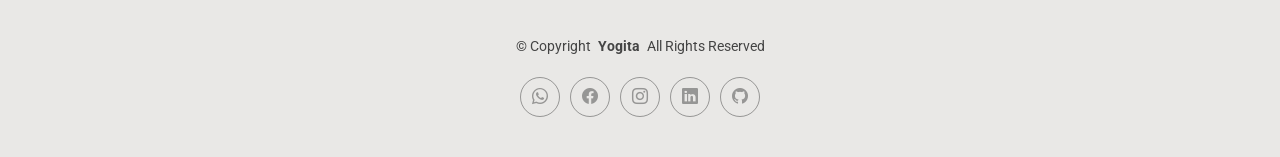
==== commit 2756221a: "Update about.html Updated professional title and description to reflect expertise in digital marketi" ====
--- a/about.html
+++ b/about.html
@@ -89,11 +89,13 @@
             <img src="portfolio images/yp3.jpeg" class="img-fluid" alt="">
           </div>
           <div class="col-lg-8 content">
-            <h2>Web Designer & Developer | Marketing Automation Specialist</h2>
+            <h2>Automation Specialist | Digital Marketing</h2>
             <p class="fst-italic py-3">
-             Web Designer & Developer and Marketing Automation Specialist with hands-on experience in creating responsive websites, landing pages, sales funnels, and lead capture systems. Skilled in WordPress, Swipe Pages, HTML, CSS, Bootstrap, and JavaScript for building user-friendly web experiences.
-             
-            Experienced in creating automated workflows using Pabbly Connect and Make.com for lead capture, email follow-ups, and data transfer between applications. Familiar with AiSensy for WhatsApp automation and chatbot workflows. Focused on delivering functional, responsive websites and practical automation solutions that help businesses capture leads and simplify repetitive tasks.
+             Marketing Automation Specialist and Digital Marketing Professional with hands-on experience in workflow automation, email marketing, landing page development, CRM automation, and digital campaign support.
+
+Experienced in creating automated marketing workflows using Make.com, GoHighLevel, Pabbly Connect, and Google Apps Script. Skilled in building landing pages using Swipe Pages and WordPress, designing marketing creatives using Canva, and supporting SEO activities, including backlink generation. Creating lead Capture Stystems for Landing Pages. And recently created email marketing automation using google app script.
+
+Also possess practical knowledge of HTML, CSS, Bootstrap, JavaScript, and wordpress website development, enabling effective collaboration between marketing and technical teams. Interested in building efficient marketing systems, automating repetitive tasks, and improving lead management processes.
             </p>
             <div class="row"><div class="col-lg-12">
                 <ul>
@@ -240,6 +242,20 @@
 
             <div class="progress">
               <span class="skill"><span>Canva</span> <i class="val">100%</i></span>
+              <div class="progress-bar-wrap">
+                <div class="progress-bar" role="progressbar" aria-valuenow="100" aria-valuemin="0" aria-valuemax="100"></div>
+              </div>
+            </div><!-- End Skills Item -->
+
+             <div class="progress">
+              <span class="skill"><span>AppScript</span> <i class="val">90%</i></span>
+              <div class="progress-bar-wrap">
+                <div class="progress-bar" role="progressbar" aria-valuenow="90" aria-valuemin="0" aria-valuemax="100"></div>
+              </div>
+            </div><!-- End Skills Item -->
+
+             <div class="progress">
+              <span class="skill"><span>Google Workspace</span> <i class="val">100%</i></span>
               <div class="progress-bar-wrap">
                 <div class="progress-bar" role="progressbar" aria-valuenow="100" aria-valuemin="0" aria-valuemax="100"></div>
               </div>
